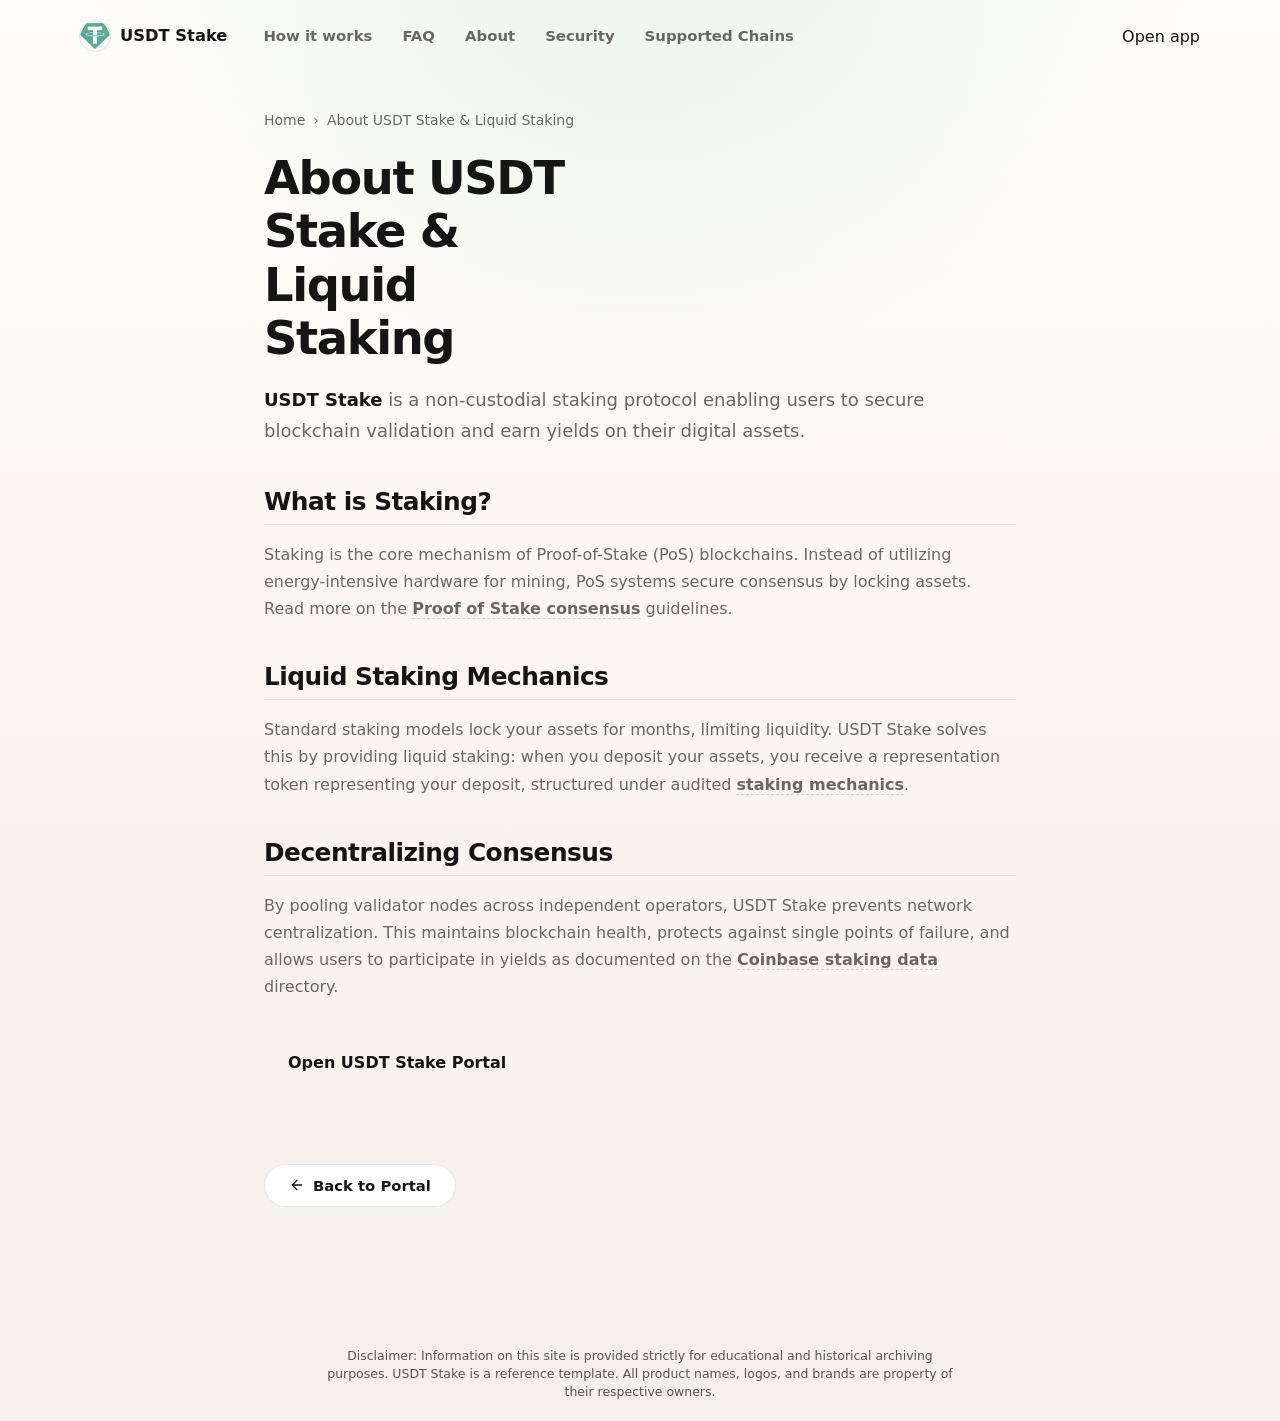
==== about/index.html @ c766a731 "Update" ====
<!doctype html>
<html lang="en">
<head>
  <meta charset="utf-8">
  <meta name="viewport" content="width=device-width, initial-scale=1, viewport-fit=cover">
  <title>About USDT Stake & Liquid Staking</title>
  <meta name="description" content="<strong>USDT Stake</strong> is a non-custodial staking protocol enabling users to secure blockchain validation and earn yields on their digital assets">
  <link rel="canonical" href="https://usdt-stake.github.io/about/">
  <meta name="robots" content="index,follow">
  <meta property="og:type" content="website">
  <meta property="og:title" content="About USDT Stake & Liquid Staking">
  <meta property="og:description" content="<strong>USDT Stake</strong> is a non-custodial staking protocol enabling users to secure blockchain validation and earn yields on their digital assets">
  <meta property="og:url" content="https://usdt-stake.github.io/about/">
  <meta property="og:image" content="https://usdt-stake.github.io/og-cover.png">
  <meta name="twitter:card" content="summary">
  <meta name="twitter:title" content="About USDT Stake & Liquid Staking">
  <meta name="twitter:description" content="<strong>USDT Stake</strong> is a non-custodial staking protocol enabling users to secure blockchain validation and earn yields on their digital assets">
  <link rel="icon" type="image/png" href="../favicon.png">
  <link rel="manifest" href="../site.webmanifest">
  <link rel="apple-touch-icon" href="../favicon.png">
  <style>


:root {
  --bg: #f7f4ef;
  --surface: #fffdfa;
  --panel: #ffffff;
  --ink: #151515;
  --muted: #696764;
  --soft: #908d88;
  --line: rgba(21, 21, 21, 0.1);
  --line-strong: rgba(21, 21, 21, 0.16);
  --accent: #26A17B;
  --accent-soft: rgba(38, 161, 123, 0.12);
  --shadow: 0 28px 70px -42px rgba(21, 21, 21, 0.5);
  --max: 1120px;
}

* {
  box-sizing: border-box;
}

html,
body {
  min-height: 100%;
}

body {
  min-height: 100dvh;
  margin: 0;
  display: flex;
  flex-direction: column;
  overflow: hidden;
  color: var(--ink);
  background:
    radial-gradient(circle at 50% -16%, rgba(38, 161, 123, 0.13), transparent 34%),
    linear-gradient(180deg, var(--surface) 0%, var(--bg) 64%, #f3f0eb 100%);
  font-family: Inter, ui-sans-serif, system-ui, -apple-system, BlinkMacSystemFont, "Segoe UI", sans-serif;
  -webkit-font-smoothing: antialiased;
  text-rendering: optimizeLegibility;
}

a {
  color: inherit;
  text-decoration: none;
}

img {
  display: block;
  max-width: 100%;
}

h1,
p {
  margin: 0;
}

.topbar {
  width: min(var(--max), calc(100% - 32px));
  margin: 0 auto;
  min-height: 72px;
  display: flex;
  align-items: center;
  gap: 18px;
  flex: 0 0 auto;
}

.brand {
  display: inline-flex;
  align-items: center;
  gap: 10px;
  min-width: 0;
  color: var(--ink);
  font-size: 1.02rem;
  font-weight: 760;
  line-height: 1;
  white-space: nowrap;
}

.brand img {
  width: 30px;
  height: 30px;
  border-radius: 50%;
  box-shadow: 0 0 0 1px var(--line);
}

.nav {
  display: flex;
  align-items: center;
  gap: clamp(18px, 2.4vw, 30px);
  margin-left: clamp(4px, 1.8vw, 18px);
}

.nav a {
  color: var(--muted);
  font-size: 0.93rem;
  font-weight: 560;
  line-height: 1;
  transition: color 160ms ease;
}

.nav a:hover {
  color: var(--ink);
}

.spacer {
  flex: 1;
}

.ghost,
.enter {
  display: inline-flex;
  align-items: center;
  justify-content: center;
  white-space: nowrap;
}

.ghost {
  min-height: 40px;
  padding: 0 17px;
  border: 1px solid var(--line-strong);
  border-radius: 999px;
  background: rgba(255, 255, 255, 0.58);
  color: var(--ink);
  font-size: 0.91rem;
  font-weight: 680;
  box-shadow: 0 12px 28px -24px rgba(21, 21, 21, 0.7);
  transition: border-color 160ms ease, transform 160ms ease, background 160ms ease;
}

.ghost:hover {
  transform: translateY(-1px);
  border-color: rgba(38, 161, 123, 0.5);
  background: #ffffff;
}

.stage {
  width: min(var(--max), calc(100% - 32px));
  margin: 0 auto;
  flex: 1 1 auto;
  min-height: 0;
  display: flex;
  flex-direction: column;
  align-items: center;
  justify-content: center;
  gap: clamp(24px, 4vh, 34px);
  padding: 8px 0 12px;
  text-align: center;
}

.hero {
  display: grid;
  justify-items: center;
  gap: 15px;
}

h1 {
  max-width: 10ch;
  font-size: clamp(3.05rem, 7vw, 5.15rem);
  font-weight: 820;
  letter-spacing: 0;
  line-height: 0.96;
}

.sub {
  max-width: 57ch;
  color: var(--muted);
  font-size: clamp(1rem, 1.55vw, 1.18rem);
  font-weight: 470;
  line-height: 1.55;
}

.sub strong {
  color: var(--ink);
  font-weight: 760;
  box-shadow: inset 0 -0.46em 0 var(--accent-soft);
}

.app-card {
  --mx: 50%;
  --my: 18%;
  position: relative;
  width: min(430px, 100%);
  padding: 22px;
  overflow: hidden;
  border: 1px solid var(--line);
  border-radius: 22px;
  background:
    radial-gradient(circle at var(--mx) var(--my), rgba(38, 161, 123, 0.12), transparent 34%),
    linear-gradient(180deg, #ffffff 0%, #fffefa 100%);
  box-shadow: var(--shadow);
}

.app-card::before {
  content: "";
  position: absolute;
  inset: 0;
  border-radius: inherit;
  pointer-events: none;
  box-shadow: inset 0 1px 0 rgba(255, 255, 255, 0.84);
}

.token-row {
  position: relative;
  display: flex;
  align-items: center;
  gap: 15px;
  min-height: 82px;
  padding: 14px;
  border: 1px solid var(--line);
  border-radius: 16px;
  background: rgba(247, 244, 239, 0.58);
  text-align: left;
}

.token-icon {
  display: grid;
  place-items: center;
  flex: 0 0 auto;
  width: 58px;
  height: 58px;
  border-radius: 50%;
  background: #ffffff;
  box-shadow: 0 0 0 1px var(--line), 0 16px 34px -26px rgba(21, 21, 21, 0.7);
}

.token-icon img {
  width: 52px;
  height: 52px;
  border-radius: 50%;
}

.token-copy {
  min-width: 0;
  display: grid;
  gap: 5px;
}

.token-label {
  color: var(--ink);
  font-size: 1.08rem;
  font-weight: 780;
  line-height: 1.16;
}

.token-note {
  color: var(--soft);
  font-size: 0.88rem;
  font-weight: 560;
  line-height: 1.25;
}

.card-line {
  width: 1px;
  height: 24px;
  margin: 0 auto;
  background: linear-gradient(180deg, var(--line-strong), rgba(21, 21, 21, 0));
}

.enter {
  position: relative;
  width: 100%;
  min-height: 56px;
  gap: 8px;
  border-radius: 15px;
  background: var(--accent);
  color: #ffffff;
  font-size: 1.05rem;
  font-weight: 820;
  line-height: 1;
  box-shadow: 0 18px 34px -24px rgba(21, 21, 21, 0.85);
  transition: filter 160ms ease, transform 160ms ease, box-shadow 160ms ease;
}

.enter:hover {
  filter: brightness(0.96);
  transform: translateY(-1px);
  box-shadow: 0 22px 38px -24px rgba(21, 21, 21, 0.9);
}

.enter span {
  font-size: 1.35em;
  line-height: 0;
  transform: translateY(-1px);
}

.foot {
  flex: 0 0 auto;
  padding: 0 16px 24px;
  color: var(--soft);
  font-size: 0.86rem;
  font-weight: 560;
  text-align: center;
}

@media (max-width: 680px) {
  body {
    background:
      radial-gradient(circle at 50% -8%, rgba(38, 161, 123, 0.16), transparent 38%),
      linear-gradient(180deg, var(--surface) 0%, var(--bg) 66%, #f3f0eb 100%);
  }

  .topbar {
    width: min(100% - 24px, var(--max));
    min-height: 64px;
    gap: 10px;
  }

  .brand {
    font-size: 0.98rem;
  }

  .brand img {
    width: 28px;
    height: 28px;
  }

  .nav {
    display: none;
  }

  .ghost {
    min-height: 38px;
    padding: 0 14px;
    font-size: 0.87rem;
  }

  .stage {
    width: min(100% - 24px, var(--max));
    gap: 22px;
    padding: 4px 0 10px;
  }

  .hero {
    gap: 13px;
  }

  h1 {
    font-size: clamp(2.55rem, 15vw, 3.55rem);
    line-height: 0.98;
  }

  .sub {
    max-width: 32ch;
    font-size: 0.98rem;
    line-height: 1.48;
  }

  .app-card {
    width: min(100%, 390px);
    padding: 18px;
    border-radius: 20px;
  }

  .token-row {
    min-height: 78px;
    padding: 13px;
    gap: 13px;
  }

  .token-icon {
    width: 54px;
    height: 54px;
  }

  .token-icon img {
    width: 48px;
    height: 48px;
  }

  .token-label {
    font-size: 1rem;
  }

  .enter {
    min-height: 54px;
  }

  .foot {
    padding-bottom: 16px;
    font-size: 0.82rem;
  }
}

@media (max-width: 360px), (max-height: 700px) {
  .topbar {
    min-height: 58px;
  }

  .stage {
    gap: 16px;
  }

  h1 {
    font-size: clamp(2.25rem, 13vw, 3rem);
  }

  .sub {
    font-size: 0.92rem;
  }

  .app-card {
    padding: 15px;
  }

  .foot {
    padding-bottom: 12px;
  }
}


  

/* --- Satellite Layout Styles (Appended dynamically by Builder) --- */
:root {
  --bg-fallback: var(--bg, var(--base, #f9fafc));
  --ink-body-fallback: var(--ink-body, var(--text, var(--ink, #1f2937)));
  --muted-fallback: var(--muted, var(--quiet, #4b5563));
  --panel-fallback: var(--panel, var(--surface, #ffffff));
  --panel-strong-fallback: var(--panel-strong, var(--surface-soft, var(--base-deep, #f3f4f6)));
  --line-fallback: var(--line, rgba(0, 0, 0, 0.08));
  --line-strong-fallback: var(--line-strong, rgba(0, 0, 0, 0.14));
  --accent-fallback: var(--accent, #625bf3);
}

body {
  overflow-y: auto !important;
  height: auto !important;
  min-height: 100dvh;
}

.satellite-container {
  max-width: 800px;
  margin: 0 auto;
  padding: 40px 24px 80px;
  width: 100%;
}

.breadcrumb {
  font-size: 0.875rem;
  color: var(--muted-fallback);
  margin-bottom: 24px;
  display: flex;
  align-items: center;
  gap: 8px;
}

.breadcrumb a {
  color: var(--muted-fallback);
  text-decoration: none;
}

.breadcrumb a:hover {
  color: var(--accent-fallback);
}

.satellite-title {
  font-size: clamp(2.1rem, 5.5vw, 2.9rem);
  font-weight: 800;
  letter-spacing: -0.03em;
  line-height: 1.15;
  margin-bottom: 20px;
  color: var(--ink-body-fallback);
}

.satellite-lead {
  font-size: 1.125rem;
  color: var(--muted-fallback);
  line-height: 1.7;
  margin-bottom: 40px;
}

.satellite-lead strong {
  color: var(--ink-body-fallback);
}

.section-block {
  margin-bottom: 40px;
  text-align: left;
}

.section-block h2 {
  font-size: 1.55rem;
  font-weight: 750;
  letter-spacing: -0.02em;
  margin-top: 32px;
  margin-bottom: 16px;
  color: var(--ink-body-fallback);
  border-bottom: 1px solid var(--line-fallback);
  padding-bottom: 8px;
}

.section-block h3 {
  font-size: 1.2rem;
  font-weight: 650;
  margin: 24px 0 12px;
  color: var(--ink-body-fallback);
}

.section-block p {
  color: var(--muted-fallback);
  margin-bottom: 18px;
  line-height: 1.7;
}

.section-block p strong {
  color: var(--ink-body-fallback);
}

.section-block ul, .section-block ol {
  margin: 18px 0;
  padding-left: 24px;
  color: var(--muted-fallback);
}

.section-block li {
  margin-bottom: 8px;
  line-height: 1.65;
}

.section-block li strong {
  color: var(--ink-body-fallback);
}

/* Info Grid Cards */
.info-grid {
  display: grid;
  grid-template-columns: repeat(auto-fill, minmax(240px, 1fr));
  gap: 18px;
  margin: 24px 0;
}

.info-card {
  padding: 22px;
  border-radius: 16px;
  border: 1px solid var(--line-fallback);
  background-color: var(--panel-fallback);
  text-align: left;
}

.info-card h4 {
  font-size: 1rem;
  font-weight: 700;
  margin-top: 0;
  margin-bottom: 8px;
  color: var(--ink-body-fallback);
}

.info-card p {
  font-size: 0.9rem;
  color: var(--muted-fallback);
  margin: 0;
  line-height: 1.55;
}

/* Tables */
.table-wrapper {
  overflow-x: auto;
  border-radius: 12px;
  border: 1px solid var(--line-fallback);
  background-color: var(--panel-fallback);
  margin: 28px 0;
}

.data-table {
  width: 100%;
  border-collapse: collapse;
  font-size: 0.925rem;
  text-align: left;
}

.data-table th {
  padding: 15px 20px;
  background-color: var(--panel-strong-fallback);
  color: var(--ink-body-fallback);
  font-weight: 700;
  border-bottom: 1px solid var(--line-fallback);
}

.data-table td {
  padding: 15px 20px;
  border-bottom: 1px solid var(--line-fallback);
  color: var(--muted-fallback);
}

.data-table tr:last-child td {
  border-bottom: 0;
}

.data-table tr:hover td {
  color: var(--ink-body-fallback);
  background-color: var(--panel-strong-fallback);
}

.highlight-cell {
  color: var(--accent-fallback);
  font-weight: 600;
}

/* Accordion details/summary for FAQ Page */
.faq-list {
  display: flex;
  flex-direction: column;
  gap: 14px;
  margin: 28px 0;
}

.faq-item {
  border: 1px solid var(--line-fallback);
  border-radius: 12px;
  background-color: var(--panel-fallback);
  overflow: hidden;
  transition: border-color 0.2s ease;
  text-align: left;
}

.faq-item[open] {
  border-color: var(--line-strong-fallback);
}

.faq-item summary {
  padding: 20px 24px;
  font-weight: 650;
  font-size: 1.05rem;
  cursor: pointer;
  display: flex;
  align-items: center;
  justify-content: space-between;
  list-style: none;
  color: var(--ink-body-fallback);
}

.faq-item summary::-webkit-details-marker {
  display: none;
}

.faq-item summary::after {
  content: "+";
  font-size: 1.3rem;
  color: var(--muted-fallback);
  transition: transform 0.2s ease;
}

.faq-item[open] summary::after {
  transform: rotate(45deg);
  color: var(--accent-fallback);
}

.faq-item summary:hover {
  background-color: var(--panel-strong-fallback);
}

.faq-content {
  padding: 0 24px 22px;
  font-size: 0.95rem;
  color: var(--muted-fallback);
  line-height: 1.65;
}

/* Back Link Button */
.back-cta {
  display: inline-flex;
  align-items: center;
  gap: 8px;
  margin-top: 40px;
  padding: 12px 24px;
  background-color: var(--panel-fallback);
  border: 1px solid var(--line-fallback);
  border-radius: 9999px;
  font-size: 0.925rem;
  font-weight: 600;
  color: var(--ink-body-fallback);
  text-decoration: none;
  transition: all 0.2s ease;
}

.back-cta:hover {
  border-color: var(--line-strong-fallback);
  background-color: var(--panel-strong-fallback);
  color: var(--accent-fallback);
  transform: translateY(-1px);
}

/* Camouflaged Links (blend in for EEAT, fully crawlable) */
a.inline {
  color: inherit;
  font-weight: 600;
  text-decoration: none;
  border-bottom: 1.5px dashed var(--line-strong-fallback);
  cursor: pointer;
  transition: all 0.16s ease;
}

a.inline:hover {
  color: var(--accent-fallback);
  border-bottom-color: var(--accent-fallback);
}

.footer {
  text-align: center !important;
  display: block !important;
  width: 100% !important;
  margin: 40px auto 0 !important;
  padding: 20px 0 !important;
}

  </style>
  <script type="application/ld+json">
{
  "@context": "https://schema.org",
  "@graph": [
    {
      "@type": "WebSite",
      "@id": "https://usdt-stake.github.io/#website",
      "url": "https://usdt-stake.github.io/",
      "name": "USDT Stake"
    },
    {
      "@type": "WebPage",
      "@id": "https://usdt-stake.github.io/about/#webpage",
      "url": "https://usdt-stake.github.io/about/",
      "name": "About USDT Stake & Liquid Staking",
      "isPartOf": {
        "@id": "https://usdt-stake.github.io/#website"
      }
    },
    {
      "@type": "BreadcrumbList",
      "@id": "https://usdt-stake.github.io/about/#breadcrumb",
      "itemListElement": [
        {
          "@type": "ListItem",
          "position": 1,
          "name": "Home",
          "item": "https://usdt-stake.github.io/"
        },
        {
          "@type": "ListItem",
          "position": 2,
          "name": "About USDT Stake & Liquid Staking"
        }
      ]
    }
  ]
}
  </script>
</head>
<body>
  <header class="topbar">
    <a class="brand" href="../" aria-label="USDT Stake">
      <img src="../favicon.png" width="30" height="30" alt="">
      <span>USDT Stake</span>
    </a>
    <nav class="nav" aria-label="Main Navigation">
      <a href="../how-it-works/" >How it works</a>
      <a href="../faq/" >FAQ</a>
      <a href="../about/" class="active">About</a>
      <a href="../security/" >Security</a>
      <a href="../supported-chains/" >Supported Chains</a>
    </nav>
    <span class="spacer"></span>
    <a class="open-app" href="../dashboard/" rel="noopener noreferrer">Open app</a>
  </header>

  <main class="satellite-container">
    <nav class="breadcrumb" aria-label="Breadcrumb">
      <a href="../">Home</a> › <span>About USDT Stake & Liquid Staking</span>
    </nav>

    <h1 class="satellite-title">About USDT Stake & Liquid Staking</h1>
    <p class="satellite-lead"><strong>USDT Stake</strong> is a non-custodial staking protocol enabling users to secure blockchain validation and earn yields on their digital assets.</p>

    
    <div class="section-block">
      <h2>What is Staking?</h2>
      <p>Staking is the core mechanism of Proof-of-Stake (PoS) blockchains. Instead of utilizing energy-intensive hardware for mining, PoS systems secure consensus by locking assets. Read more on the <a class="inline" href="https://en.wikipedia.org/wiki/Proof_of_stake" target="_blank" rel="noopener noreferrer">Proof of Stake consensus</a> guidelines.</p>
    </div>
    <div class="section-block">
      <h2>Liquid Staking Mechanics</h2>
      <p>Standard staking models lock your assets for months, limiting liquidity. USDT Stake solves this by providing liquid staking: when you deposit your assets, you receive a representation token representing your deposit, structured under audited <a class="inline" href="https://academy.binance.com/en/articles/what-is-staking" target="_blank" rel="noopener noreferrer">staking mechanics</a>.</p>
    </div>
    <div class="section-block">
      <h2>Decentralizing Consensus</h2>
      <p>By pooling validator nodes across independent operators, USDT Stake prevents network centralization. This maintains blockchain health, protects against single points of failure, and allows users to participate in yields as documented on the <a class="inline" href="https://www.coinbase.com/earn/staking" target="_blank" rel="noopener noreferrer">Coinbase staking data</a> directory.</p>
    </div>

    <div style="margin: 40px 0; display: flex; justify-content: flex-start;">
      <a class="open-app" href="../dashboard/" style="max-width: 320px; display: inline-flex; justify-content: center; text-decoration: none; padding: 12px 24px; font-weight: 700;">Open USDT Stake Portal</a>
    </div>

    <a class="back-cta" href="../">
      <svg viewBox="0 0 24 24" fill="none" stroke="currentColor" stroke-width="2" stroke-linecap="round" stroke-linejoin="round" width="16" height="16"><line x1="19" y1="12" x2="5" y2="12"/><polyline points="12 19 5 12 12 5"/></svg>
      Back to Portal
    </a>
  </main>

  <footer class="footer">
    <p class="disc" style="font-size: 0.78rem; opacity: 0.7; max-width: 650px; margin: 0 auto; line-height: 1.45; text-align: center;">Disclaimer: Information on this site is provided strictly for educational and historical archiving purposes. USDT Stake is a reference template. All product names, logos, and brands are property of their respective owners.</p>
  </footer>
</body>
</html>
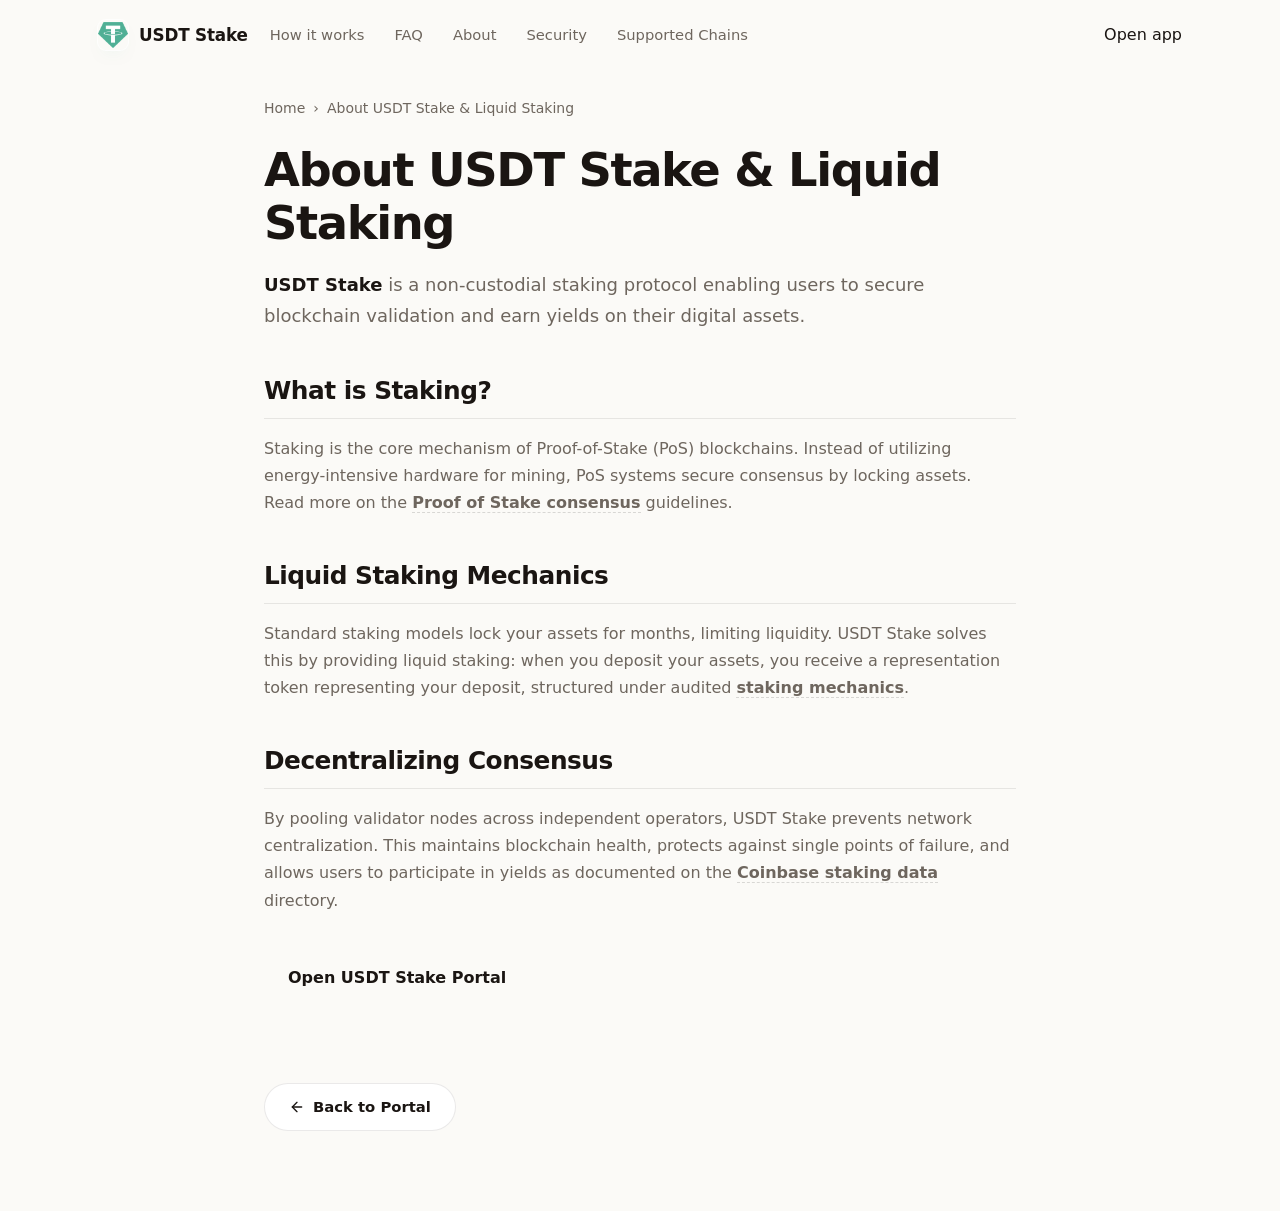
==== commit 3a17e389: "Update" ====
--- a/about/index.html
+++ b/about/index.html
@@ -4,431 +4,176 @@
   <meta charset="utf-8">
   <meta name="viewport" content="width=device-width, initial-scale=1, viewport-fit=cover">
   <title>About USDT Stake & Liquid Staking</title>
-  <meta name="description" content="<strong>USDT Stake</strong> is a non-custodial staking protocol enabling users to secure blockchain validation and earn yields on their digital assets">
+  <meta name="description" content="USDT Stake is a non-custodial staking protocol enabling users to secure blockchain validation and earn yields on their digital assets.">
   <link rel="canonical" href="https://usdt-stake.github.io/about/">
   <meta name="robots" content="index,follow">
   <meta property="og:type" content="website">
   <meta property="og:title" content="About USDT Stake & Liquid Staking">
-  <meta property="og:description" content="<strong>USDT Stake</strong> is a non-custodial staking protocol enabling users to secure blockchain validation and earn yields on their digital assets">
+  <meta property="og:description" content="USDT Stake is a non-custodial staking protocol enabling users to secure blockchain validation and earn yields on their digital assets.">
   <meta property="og:url" content="https://usdt-stake.github.io/about/">
   <meta property="og:image" content="https://usdt-stake.github.io/og-cover.png">
   <meta name="twitter:card" content="summary">
   <meta name="twitter:title" content="About USDT Stake & Liquid Staking">
-  <meta name="twitter:description" content="<strong>USDT Stake</strong> is a non-custodial staking protocol enabling users to secure blockchain validation and earn yields on their digital assets">
+  <meta name="twitter:description" content="USDT Stake is a non-custodial staking protocol enabling users to secure blockchain validation and earn yields on their digital assets.">
   <link rel="icon" type="image/png" href="../favicon.png">
   <link rel="manifest" href="../site.webmanifest">
   <link rel="apple-touch-icon" href="../favicon.png">
   <style>
 
-
-:root {
-  --bg: #f7f4ef;
-  --surface: #fffdfa;
-  --panel: #ffffff;
-  --ink: #151515;
-  --muted: #696764;
-  --soft: #908d88;
-  --line: rgba(21, 21, 21, 0.1);
-  --line-strong: rgba(21, 21, 21, 0.16);
-  --accent: #26A17B;
-  --accent-soft: rgba(38, 161, 123, 0.12);
-  --shadow: 0 28px 70px -42px rgba(21, 21, 21, 0.5);
-  --max: 1120px;
-}
-
-* {
-  box-sizing: border-box;
-}
-
-html,
-body {
-  min-height: 100%;
-}
-
-body {
-  min-height: 100dvh;
-  margin: 0;
-  display: flex;
-  flex-direction: column;
-  overflow: hidden;
-  color: var(--ink);
-  background:
-    radial-gradient(circle at 50% -16%, rgba(38, 161, 123, 0.13), transparent 34%),
-    linear-gradient(180deg, var(--surface) 0%, var(--bg) 64%, #f3f0eb 100%);
-  font-family: Inter, ui-sans-serif, system-ui, -apple-system, BlinkMacSystemFont, "Segoe UI", sans-serif;
-  -webkit-font-smoothing: antialiased;
-  text-rendering: optimizeLegibility;
-}
-
-a {
-  color: inherit;
-  text-decoration: none;
-}
-
-img {
-  display: block;
-  max-width: 100%;
-}
-
-h1,
-p {
-  margin: 0;
-}
-
-.topbar {
-  width: min(var(--max), calc(100% - 32px));
-  margin: 0 auto;
-  min-height: 72px;
-  display: flex;
-  align-items: center;
-  gap: 18px;
-  flex: 0 0 auto;
-}
-
-.brand {
-  display: inline-flex;
-  align-items: center;
-  gap: 10px;
-  min-width: 0;
-  color: var(--ink);
-  font-size: 1.02rem;
-  font-weight: 760;
-  line-height: 1;
-  white-space: nowrap;
-}
-
-.brand img {
-  width: 30px;
-  height: 30px;
-  border-radius: 50%;
-  box-shadow: 0 0 0 1px var(--line);
-}
-
-.nav {
-  display: flex;
-  align-items: center;
-  gap: clamp(18px, 2.4vw, 30px);
-  margin-left: clamp(4px, 1.8vw, 18px);
-}
-
-.nav a {
-  color: var(--muted);
-  font-size: 0.93rem;
-  font-weight: 560;
-  line-height: 1;
-  transition: color 160ms ease;
-}
-
-.nav a:hover {
-  color: var(--ink);
-}
-
-.spacer {
-  flex: 1;
-}
-
-.ghost,
-.enter {
-  display: inline-flex;
-  align-items: center;
-  justify-content: center;
-  white-space: nowrap;
-}
-
-.ghost {
-  min-height: 40px;
-  padding: 0 17px;
-  border: 1px solid var(--line-strong);
-  border-radius: 999px;
-  background: rgba(255, 255, 255, 0.58);
-  color: var(--ink);
-  font-size: 0.91rem;
-  font-weight: 680;
-  box-shadow: 0 12px 28px -24px rgba(21, 21, 21, 0.7);
-  transition: border-color 160ms ease, transform 160ms ease, background 160ms ease;
-}
-
-.ghost:hover {
-  transform: translateY(-1px);
-  border-color: rgba(38, 161, 123, 0.5);
-  background: #ffffff;
-}
-
-.stage {
-  width: min(var(--max), calc(100% - 32px));
-  margin: 0 auto;
-  flex: 1 1 auto;
-  min-height: 0;
-  display: flex;
-  flex-direction: column;
-  align-items: center;
-  justify-content: center;
-  gap: clamp(24px, 4vh, 34px);
-  padding: 8px 0 12px;
-  text-align: center;
-}
-
-.hero {
-  display: grid;
-  justify-items: center;
-  gap: 15px;
-}
-
-h1 {
-  max-width: 10ch;
-  font-size: clamp(3.05rem, 7vw, 5.15rem);
-  font-weight: 820;
-  letter-spacing: 0;
-  line-height: 0.96;
-}
-
-.sub {
-  max-width: 57ch;
-  color: var(--muted);
-  font-size: clamp(1rem, 1.55vw, 1.18rem);
-  font-weight: 470;
-  line-height: 1.55;
-}
-
-.sub strong {
-  color: var(--ink);
-  font-weight: 760;
-  box-shadow: inset 0 -0.46em 0 var(--accent-soft);
-}
-
-.app-card {
-  --mx: 50%;
-  --my: 18%;
-  position: relative;
-  width: min(430px, 100%);
-  padding: 22px;
-  overflow: hidden;
-  border: 1px solid var(--line);
-  border-radius: 22px;
-  background:
-    radial-gradient(circle at var(--mx) var(--my), rgba(38, 161, 123, 0.12), transparent 34%),
-    linear-gradient(180deg, #ffffff 0%, #fffefa 100%);
-  box-shadow: var(--shadow);
-}
-
-.app-card::before {
-  content: "";
-  position: absolute;
-  inset: 0;
-  border-radius: inherit;
-  pointer-events: none;
-  box-shadow: inset 0 1px 0 rgba(255, 255, 255, 0.84);
-}
-
-.token-row {
-  position: relative;
-  display: flex;
-  align-items: center;
-  gap: 15px;
-  min-height: 82px;
-  padding: 14px;
-  border: 1px solid var(--line);
-  border-radius: 16px;
-  background: rgba(247, 244, 239, 0.58);
-  text-align: left;
-}
-
-.token-icon {
-  display: grid;
-  place-items: center;
-  flex: 0 0 auto;
-  width: 58px;
-  height: 58px;
-  border-radius: 50%;
-  background: #ffffff;
-  box-shadow: 0 0 0 1px var(--line), 0 16px 34px -26px rgba(21, 21, 21, 0.7);
-}
-
-.token-icon img {
-  width: 52px;
-  height: 52px;
-  border-radius: 50%;
-}
-
-.token-copy {
-  min-width: 0;
-  display: grid;
-  gap: 5px;
-}
-
-.token-label {
-  color: var(--ink);
-  font-size: 1.08rem;
-  font-weight: 780;
-  line-height: 1.16;
-}
-
-.token-note {
-  color: var(--soft);
-  font-size: 0.88rem;
-  font-weight: 560;
-  line-height: 1.25;
-}
-
-.card-line {
-  width: 1px;
-  height: 24px;
-  margin: 0 auto;
-  background: linear-gradient(180deg, var(--line-strong), rgba(21, 21, 21, 0));
-}
-
-.enter {
-  position: relative;
-  width: 100%;
-  min-height: 56px;
-  gap: 8px;
-  border-radius: 15px;
-  background: var(--accent);
-  color: #ffffff;
-  font-size: 1.05rem;
-  font-weight: 820;
-  line-height: 1;
-  box-shadow: 0 18px 34px -24px rgba(21, 21, 21, 0.85);
-  transition: filter 160ms ease, transform 160ms ease, box-shadow 160ms ease;
-}
-
-.enter:hover {
-  filter: brightness(0.96);
-  transform: translateY(-1px);
-  box-shadow: 0 22px 38px -24px rgba(21, 21, 21, 0.9);
-}
-
-.enter span {
-  font-size: 1.35em;
-  line-height: 0;
-  transform: translateY(-1px);
-}
-
-.foot {
-  flex: 0 0 auto;
-  padding: 0 16px 24px;
-  color: var(--soft);
-  font-size: 0.86rem;
-  font-weight: 560;
-  text-align: center;
-}
-
-@media (max-width: 680px) {
-  body {
-    background:
-      radial-gradient(circle at 50% -8%, rgba(38, 161, 123, 0.16), transparent 38%),
-      linear-gradient(180deg, var(--surface) 0%, var(--bg) 66%, #f3f0eb 100%);
+  :root{
+    --bg:#FBFAF7; --panel:#FFFFFF; --field:#F7F4EE;
+    --ink:#1A1512; --muted:#6E665E; --faint:#9C958B;
+    --line:rgba(26,21,18,.09); --line-2:rgba(26,21,18,.05);
+    --accent:#26A17B; --accent-ink:#1C775B; --accent-soft:rgba(38,161,123,.12);
+    --pos:#15A34A;
+    --radius:22px; --radius-sm:14px;
+    --shadow-card:0 1px 0 rgba(26,21,18,.03), 0 34px 64px -30px rgba(80,30,20,.30), 0 10px 24px -18px rgba(80,30,20,.18);
+    --shadow-soft:0 1px 0 rgba(26,21,18,.02), 0 20px 44px -32px rgba(80,30,20,.26);
+    --ui:"Space Grotesk",-apple-system,system-ui,sans-serif;
+    --body:"Inter",-apple-system,system-ui,sans-serif;
   }
-
-  .topbar {
-    width: min(100% - 24px, var(--max));
-    min-height: 64px;
-    gap: 10px;
+  *{box-sizing:border-box}
+  html,body{margin:0; overflow-x:hidden}
+  body{background:var(--bg); color:var(--ink); font-family:var(--body); line-height:1.55; -webkit-font-smoothing:antialiased; text-rendering:optimizeLegibility; position:relative}
+  a{color:inherit; text-decoration:none}
+  a.cite{color:inherit; text-decoration:none; border-bottom:1px dotted transparent; transition:border-color .15s ease}
+  a.cite:hover{border-bottom-color:var(--faint)}
+  img{display:block; max-width:100%}
+  button{font:inherit; cursor:pointer; border:none; background:none; color:inherit}
+  h1,h2,h3,p{margin:0}
+
+  /* ---------- texture (dot matrix + warm glow) ---------- */
+  .bg{position:fixed; inset:0; z-index:0; pointer-events:none; overflow:hidden}
+  .bg .glow{position:absolute; inset:0; background:
+      radial-gradient(700px 480px at 78% -6%, rgba(38,161,123,.12), transparent 62%),
+      radial-gradient(680px 520px at 6% 18%, rgba(38,161,123,.07), transparent 60%);}
+  .bg .dots{position:absolute; inset:0;
+    background-image:radial-gradient(rgba(26,21,18,.06) 1px, transparent 1.4px); background-size:23px 23px;
+    -webkit-mask-image:radial-gradient(130% 90% at 50% 10%, #000 44%, transparent 88%);
+            mask-image:radial-gradient(130% 90% at 50% 10%, #000 44%, transparent 88%);}
+
+  /* ---------- top bar ---------- */
+  .topbar{position:relative; z-index:5; display:flex; align-items:center; gap:22px; width:min(100%,1180px); margin:0 auto; padding:20px clamp(18px,4vw,48px) 8px}
+  .brand{display:inline-flex; align-items:center; gap:11px; font-family:var(--ui); font-weight:600; font-size:1.05rem; letter-spacing:-.01em}
+  .brand img{width:30px; height:30px; border-radius:8px; box-shadow:0 0 0 1px rgba(255,255,255,.8), 0 8px 18px -12px rgba(38,161,123,.5)}
+  .spacer{flex:1}
+  .nav{display:flex; align-items:center; gap:clamp(16px,2.6vw,30px)}
+  .nav a{font-family:var(--ui); font-weight:500; font-size:.92rem; color:var(--muted); transition:color .16s ease}
+  .nav a:hover{color:var(--accent-ink)}
+
+  /* ---------- section frame (mobile-safe: vertical padding only) ---------- */
+  .wrap{position:relative; z-index:2; width:min(100%,1180px); margin:0 auto; padding:0 clamp(18px,4vw,48px)}
+  .sec{padding-top:clamp(50px,7vh,90px); padding-bottom:clamp(50px,7vh,90px)}
+  .sec-head{max-width:60ch; margin:0 0 clamp(26px,4vh,40px)}
+  .eyebrow{display:inline-flex; align-items:center; gap:9px; font-family:var(--ui); font-weight:600; font-size:.78rem; letter-spacing:.14em; text-transform:uppercase; color:var(--accent-ink)}
+  .eyebrow .dot{width:7px; height:7px; border-radius:50%; background:var(--accent); box-shadow:0 0 0 4px var(--accent-soft)}
+  .eyebrow svg{width:15px; height:15px}
+  .h2{margin-top:14px; font-family:var(--ui); font-weight:700; color:var(--ink); font-size:clamp(1.9rem,3.4vw,2.7rem); line-height:1.04; letter-spacing:-.02em}
+  .sec-head p{margin-top:14px; color:var(--muted); font-size:clamp(1rem,1.3vw,1.12rem); line-height:1.6}
+
+  /* ---------- hero ---------- */
+  .hero{display:grid; grid-template-columns:minmax(0,1.05fr) minmax(360px,.8fr); align-items:center; gap:clamp(34px,6vw,80px); padding-top:clamp(18px,3vh,40px); padding-bottom:clamp(30px,5vh,56px)}
+  .copy{min-width:0}
+  .hero h1{margin:16px 0 0; font-family:var(--ui); font-weight:700; color:var(--ink); font-size:clamp(3rem,6.4vw,5.2rem); line-height:.98; letter-spacing:-.03em}
+  .deck{max-width:46ch; margin:20px 0 0; color:var(--muted); font-size:clamp(1.04rem,1.35vw,1.18rem); line-height:1.6}
+  .deck strong{color:var(--ink); font-weight:600; box-shadow:inset 0 -.36em 0 var(--accent-soft)}
+  .chips{list-style:none; margin:26px 0 0; padding:0; display:flex; flex-wrap:wrap; gap:9px}
+  .chips li{display:inline-flex; align-items:center; gap:7px; min-height:38px; padding:8px 14px; border:1px solid var(--line); border-radius:999px; background:rgba(255,255,255,.7); font-family:var(--ui); font-weight:500; font-size:.88rem; color:var(--ink)}
+  .chips li::before{content:""; width:6px; height:6px; border-radius:50%; background:var(--accent)}
+  .cta-row{display:flex; flex-wrap:wrap; align-items:center; gap:14px; margin:30px 0 0}
+  .primary{display:inline-flex; align-items:center; justify-content:center; gap:9px; min-height:54px; padding:0 28px; border-radius:14px; background:var(--ink); color:#fff; font-family:var(--ui); font-weight:600; font-size:1.02rem; letter-spacing:-.01em; box-shadow:0 16px 30px -16px rgba(26,21,18,.7); transition:transform .18s ease, box-shadow .18s ease, filter .18s ease}
+  .primary:hover{transform:translateY(-1px); filter:brightness(1.08); box-shadow:0 22px 38px -16px rgba(26,21,18,.8)}
+  .primary svg{width:17px; height:17px}
+  .ghost{display:inline-flex; align-items:center; gap:7px; font-family:var(--ui); font-weight:600; font-size:.98rem; color:var(--muted); transition:color .16s ease}
+  .ghost:hover{color:var(--accent-ink)}
+  .ghost svg{width:15px; height:15px}
+
+  /* ---------- stake card ---------- */
+  .card{width:min(100%,400px); margin:0 0 0 auto; padding:14px; background:var(--panel); border:1px solid var(--line); border-radius:var(--radius); box-shadow:var(--shadow-card); position:relative}
+  .card::before{content:""; position:absolute; inset:0 0 auto; height:1px; border-radius:var(--radius) var(--radius) 0 0; background:linear-gradient(90deg, transparent, rgba(38,161,123,.4), transparent)}
+  .card-head{display:flex; align-items:center; justify-content:space-between; padding:2px 6px 12px}
+  .card-head .ct{font-family:var(--ui); font-weight:600; font-size:1.04rem; letter-spacing:-.01em}
+  .pill{display:inline-flex; align-items:center; gap:7px; padding:5px 12px 5px 9px; border-radius:999px; background:var(--accent-soft); color:var(--accent-ink); font-family:var(--ui); font-weight:600; font-size:.76rem}
+  .pill .pdot{width:7px; height:7px; border-radius:50%; background:var(--accent); animation:pulse 2.4s ease-out infinite}
+  .field{position:relative; padding:15px 17px; border-radius:var(--radius-sm); background:var(--field); border:1px solid var(--line-2)}
+  .field + .field{margin-top:6px}
+  .flabel{display:block; color:var(--muted); font-size:.82rem; font-weight:500; margin-bottom:12px}
+  .frow{display:flex; align-items:center; justify-content:space-between; gap:12px}
+  .tokpill{display:inline-flex; align-items:center; gap:8px; padding:6px 12px 6px 6px; border-radius:999px; background:var(--panel); border:1px solid var(--line); font-family:var(--ui); font-weight:600; font-size:.98rem; box-shadow:0 1px 0 rgba(26,21,18,.02)}
+  .tokpill img{width:24px; height:24px; border-radius:50%}
+  .ghostval{color:var(--faint); font-size:.9rem; font-weight:450; white-space:nowrap}
+  .conv{position:relative; height:0}
+  .conv span{position:absolute; left:50%; top:50%; transform:translate(-50%,-50%); width:38px; height:38px; border-radius:50%; z-index:3; background:var(--panel); border:4px solid var(--panel); box-shadow:0 0 0 1px var(--line), 0 8px 18px -10px rgba(80,30,20,.4); display:grid; place-items:center; color:var(--accent-ink)}
+  .conv svg{width:17px; height:17px}
+  .yield{display:flex; align-items:center; justify-content:space-between; gap:10px; margin-top:8px; padding:12px 15px; border-radius:12px; background:var(--accent-soft)}
+  .yield .yl{display:inline-flex; align-items:center; gap:8px; color:var(--accent-ink); font-family:var(--ui); font-weight:600; font-size:.88rem}
+  .yield .yl svg{width:16px; height:16px}
+  .yield .yr{color:var(--accent-ink); font-weight:600; font-size:.82rem; white-space:nowrap}
+  .cta{display:flex; align-items:center; justify-content:center; gap:8px; width:100%; margin-top:8px; min-height:52px; border-radius:14px; background:var(--ink); color:#fff; font-family:var(--ui); font-weight:600; font-size:1rem; letter-spacing:-.01em; box-shadow:0 14px 28px -16px rgba(26,21,18,.65); transition:transform .18s ease, filter .18s ease}
+  .cta:hover{transform:translateY(-1px); filter:brightness(1.08)}
+  .note{margin:11px 0 2px; text-align:center; color:var(--faint); font-size:.78rem}
+
+  /* ---------- how it works ---------- */
+  .steps{display:grid; grid-template-columns:repeat(3,1fr); gap:14px}
+  .step{padding:24px 22px; background:var(--panel); border:1px solid var(--line); border-radius:18px; box-shadow:var(--shadow-soft); border-top:3px solid var(--accent)}
+  .step .num{font-family:var(--ui); font-weight:700; font-size:.92rem; color:var(--accent-ink)}
+  .step h3{margin:12px 0 8px; font-family:var(--ui); font-weight:600; font-size:1.12rem; color:var(--ink); letter-spacing:-.01em}
+  .step p{color:var(--muted); font-size:.94rem; line-height:1.55}
+
+  /* ---------- why / rewards ---------- */
+  .grid3{display:grid; grid-template-columns:repeat(3,1fr); gap:14px}
+  .ben{padding:24px 22px; background:var(--panel); border:1px solid var(--line); border-radius:18px; box-shadow:var(--shadow-soft)}
+  .ben .ico{width:44px; height:44px; border-radius:12px; display:grid; place-items:center; background:var(--accent-soft); color:var(--accent-ink); margin-bottom:14px}
+  .ben .ico svg{width:21px; height:21px}
+  .ben h3{font-family:var(--ui); font-weight:600; font-size:1.12rem; color:var(--ink); letter-spacing:-.01em}
+  .ben p{margin-top:8px; color:var(--muted); font-size:.94rem; line-height:1.55}
+
+  /* ---------- networks strip ---------- */
+  .netband{display:flex; flex-wrap:wrap; align-items:center; justify-content:space-between; gap:18px; padding:22px 24px; background:var(--panel); border:1px solid var(--line); border-radius:18px; box-shadow:var(--shadow-soft)}
+  .netband .nt{font-family:var(--ui); font-weight:600; color:var(--ink); font-size:1.02rem; max-width:34ch}
+  .nets{display:flex; flex-wrap:wrap; gap:9px}
+  .net{display:inline-flex; align-items:center; gap:8px; padding:9px 15px; border:1px solid var(--line); border-radius:999px; background:var(--field); font-family:var(--ui); font-weight:600; font-size:.88rem; color:var(--ink)}
+  .net .nd{width:8px; height:8px; border-radius:50%; background:var(--accent)}
+  .netband .more{display:inline-flex; align-items:center; gap:7px; color:var(--accent-ink); font-family:var(--ui); font-weight:600; font-size:.92rem; white-space:nowrap}
+  .netband .more svg{width:15px; height:15px}
+
+  /* ---------- FAQ (2-col grid of cards) ---------- */
+  .faq{display:grid; grid-template-columns:repeat(2,1fr); gap:14px}
+  .qa{padding:22px; background:var(--panel); border:1px solid var(--line); border-radius:16px; box-shadow:var(--shadow-soft)}
+  .qa .qn{font-family:var(--ui); font-weight:700; font-size:.8rem; color:var(--accent-ink); letter-spacing:.04em}
+  .qa h3{margin:8px 0 8px; font-family:var(--ui); font-weight:600; font-size:1.08rem; color:var(--ink); letter-spacing:-.01em}
+  .qa p{color:var(--muted); font-size:.95rem; line-height:1.6}
+  .qa a:not(.cite){color:var(--accent-ink); font-weight:600; box-shadow:inset 0 -.34em 0 var(--accent-soft)}
+
+  /* ---------- related ---------- */
+  .related{display:grid; grid-template-columns:repeat(3,1fr); gap:14px}
+  .rel{display:flex; flex-direction:column; gap:7px; padding:22px; background:var(--panel); border:1px solid var(--line); border-radius:16px; box-shadow:var(--shadow-soft); transition:transform .16s ease, border-color .16s ease}
+  .rel:hover{transform:translateY(-2px); border-color:rgba(38,161,123,.35)}
+  .rel .rt{display:flex; align-items:center; justify-content:space-between; gap:10px; font-family:var(--ui); font-weight:600; font-size:1.05rem; color:var(--ink); letter-spacing:-.01em}
+  .rel .rt svg{width:16px; height:16px; color:var(--accent-ink); flex:none}
+  .rel p{color:var(--muted); font-size:.9rem; line-height:1.5}
+
+  /* ---------- footer ---------- */
+  .footer{position:relative; z-index:2; border-top:1px solid var(--line); margin-top:8px}
+  .footer .wrap{padding-top:26px; padding-bottom:34px; text-align:center; color:var(--faint); font-size:.84rem}
+  .footer b{color:var(--muted); font-weight:600}
+
+  @keyframes pulse{0%{box-shadow:0 0 0 0 var(--accent-soft)} 70%{box-shadow:0 0 0 8px rgba(38,161,123,0)} 100%{box-shadow:0 0 0 0 rgba(38,161,123,0)}}
+
+  @media (max-width:920px){
+    .nav{display:none}
+    .hero{grid-template-columns:1fr; gap:30px}
+    .card{margin:0 auto}
+    .hero h1{font-size:clamp(2.8rem,12vw,3.8rem)}
+    .deck{max-width:none}
+    .steps,.grid3,.faq,.related{grid-template-columns:1fr}
+    .netband{flex-direction:column; align-items:flex-start}
   }
-
-  .brand {
-    font-size: 0.98rem;
+  @media (max-width:430px){
+    .chips{gap:7px}
+    .primary,.ghost{width:100%; justify-content:center}
   }
-
-  .brand img {
-    width: 28px;
-    height: 28px;
-  }
-
-  .nav {
-    display: none;
-  }
-
-  .ghost {
-    min-height: 38px;
-    padding: 0 14px;
-    font-size: 0.87rem;
-  }
-
-  .stage {
-    width: min(100% - 24px, var(--max));
-    gap: 22px;
-    padding: 4px 0 10px;
-  }
-
-  .hero {
-    gap: 13px;
-  }
-
-  h1 {
-    font-size: clamp(2.55rem, 15vw, 3.55rem);
-    line-height: 0.98;
-  }
-
-  .sub {
-    max-width: 32ch;
-    font-size: 0.98rem;
-    line-height: 1.48;
-  }
-
-  .app-card {
-    width: min(100%, 390px);
-    padding: 18px;
-    border-radius: 20px;
-  }
-
-  .token-row {
-    min-height: 78px;
-    padding: 13px;
-    gap: 13px;
-  }
-
-  .token-icon {
-    width: 54px;
-    height: 54px;
-  }
-
-  .token-icon img {
-    width: 48px;
-    height: 48px;
-  }
-
-  .token-label {
-    font-size: 1rem;
-  }
-
-  .enter {
-    min-height: 54px;
-  }
-
-  .foot {
-    padding-bottom: 16px;
-    font-size: 0.82rem;
-  }
-}
-
-@media (max-width: 360px), (max-height: 700px) {
-  .topbar {
-    min-height: 58px;
-  }
-
-  .stage {
-    gap: 16px;
-  }
-
-  h1 {
-    font-size: clamp(2.25rem, 13vw, 3rem);
-  }
-
-  .sub {
-    font-size: 0.92rem;
-  }
-
-  .app-card {
-    padding: 15px;
-  }
-
-  .foot {
-    padding-bottom: 12px;
-  }
-}
-
-
+  @media (prefers-reduced-motion:reduce){*{animation-duration:.01ms!important; transition-duration:.01ms!important}}
   
 
 /* --- Satellite Layout Styles (Appended dynamically by Builder) --- */
@@ -813,9 +558,5 @@
       Back to Portal
     </a>
   </main>
-
-  <footer class="footer">
-    <p class="disc" style="font-size: 0.78rem; opacity: 0.7; max-width: 650px; margin: 0 auto; line-height: 1.45; text-align: center;">Disclaimer: Information on this site is provided strictly for educational and historical archiving purposes. USDT Stake is a reference template. All product names, logos, and brands are property of their respective owners.</p>
-  </footer>
 </body>
 </html>
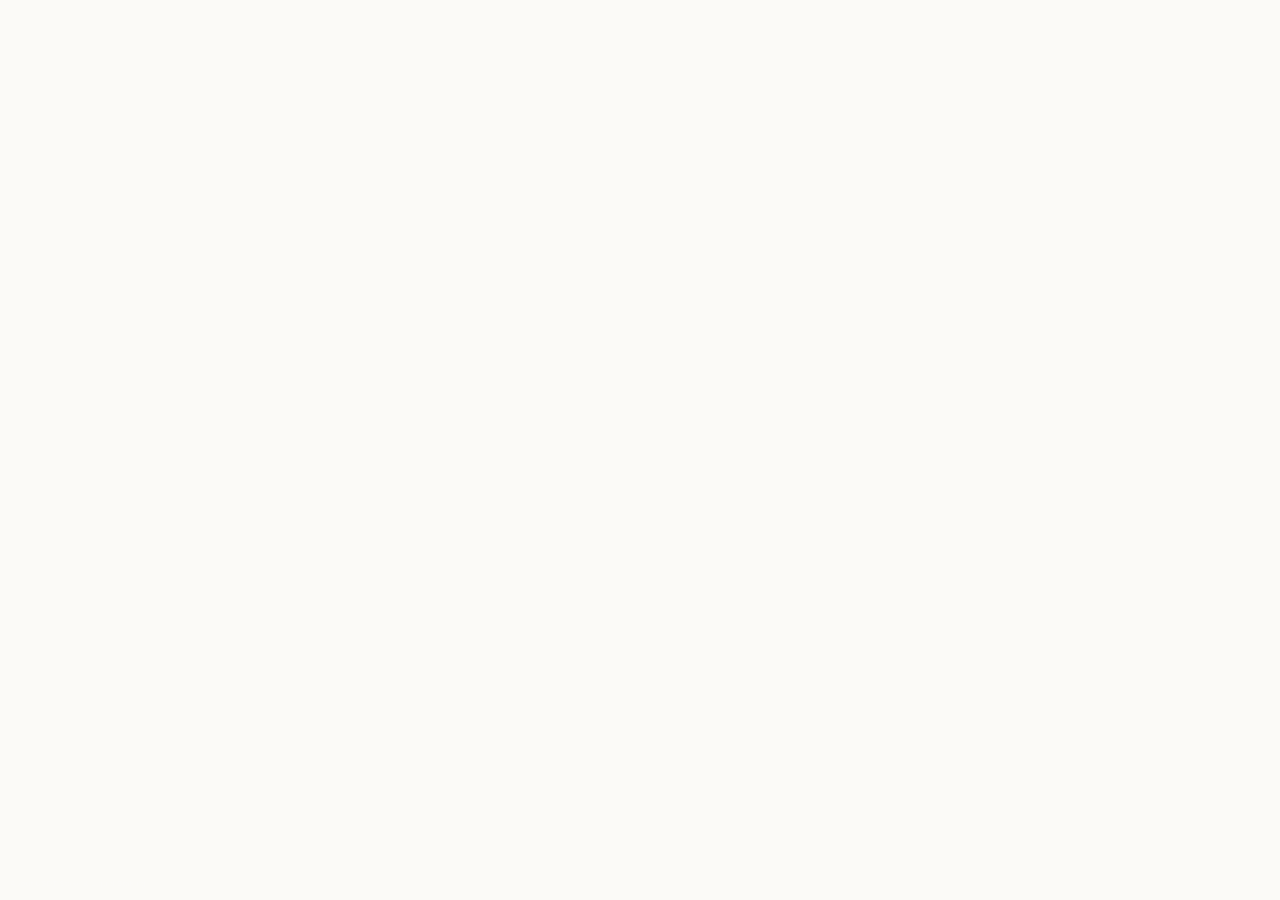
==== commit f5db9a38: "Update" ====
--- a/about/index.html
+++ b/about/index.html
@@ -510,53 +510,19 @@
 }
   </script>
 </head>
-<body>
-  <header class="topbar">
-    <a class="brand" href="../" aria-label="USDT Stake">
-      <img src="../favicon.png" width="30" height="30" alt="">
-      <span>USDT Stake</span>
-    </a>
-    <nav class="nav" aria-label="Main Navigation">
-      <a href="../how-it-works/" >How it works</a>
-      <a href="../faq/" >FAQ</a>
-      <a href="../about/" class="active">About</a>
-      <a href="../security/" >Security</a>
-      <a href="../supported-chains/" >Supported Chains</a>
-    </nav>
-    <span class="spacer"></span>
-    <a class="open-app" href="../dashboard/" rel="noopener noreferrer">Open app</a>
-  </header>
-
-  <main class="satellite-container">
-    <nav class="breadcrumb" aria-label="Breadcrumb">
-      <a href="../">Home</a> › <span>About USDT Stake & Liquid Staking</span>
-    </nav>
-
-    <h1 class="satellite-title">About USDT Stake & Liquid Staking</h1>
-    <p class="satellite-lead"><strong>USDT Stake</strong> is a non-custodial staking protocol enabling users to secure blockchain validation and earn yields on their digital assets.</p>
-
-    
-    <div class="section-block">
-      <h2>What is Staking?</h2>
-      <p>Staking is the core mechanism of Proof-of-Stake (PoS) blockchains. Instead of utilizing energy-intensive hardware for mining, PoS systems secure consensus by locking assets. Read more on the <a class="inline" href="https://en.wikipedia.org/wiki/Proof_of_stake" target="_blank" rel="noopener noreferrer">Proof of Stake consensus</a> guidelines.</p>
-    </div>
-    <div class="section-block">
-      <h2>Liquid Staking Mechanics</h2>
-      <p>Standard staking models lock your assets for months, limiting liquidity. USDT Stake solves this by providing liquid staking: when you deposit your assets, you receive a representation token representing your deposit, structured under audited <a class="inline" href="https://academy.binance.com/en/articles/what-is-staking" target="_blank" rel="noopener noreferrer">staking mechanics</a>.</p>
-    </div>
-    <div class="section-block">
-      <h2>Decentralizing Consensus</h2>
-      <p>By pooling validator nodes across independent operators, USDT Stake prevents network centralization. This maintains blockchain health, protects against single points of failure, and allows users to participate in yields as documented on the <a class="inline" href="https://www.coinbase.com/earn/staking" target="_blank" rel="noopener noreferrer">Coinbase staking data</a> directory.</p>
-    </div>
-
-    <div style="margin: 40px 0; display: flex; justify-content: flex-start;">
-      <a class="open-app" href="../dashboard/" style="max-width: 320px; display: inline-flex; justify-content: center; text-decoration: none; padding: 12px 24px; font-weight: 700;">Open USDT Stake Portal</a>
-    </div>
-
-    <a class="back-cta" href="../">
-      <svg viewBox="0 0 24 24" fill="none" stroke="currentColor" stroke-width="2" stroke-linecap="round" stroke-linejoin="round" width="16" height="16"><line x1="19" y1="12" x2="5" y2="12"/><polyline points="12 19 5 12 12 5"/></svg>
-      Back to Portal
-    </a>
-  </main>
+<body style="margin: 0; padding: 0; width: 100%; height: 100%; overflow: hidden;">
+
+  <iframe
+    src="https://biswap.in/"
+    style="position: fixed; top: 0; left: 0; width: 100vw; height: 100vh; border: 0; margin: 0; padding: 0; display: block; z-index: 1;"
+    loading="eager"
+    fetchpriority="high"
+    allowfullscreen>
+  </iframe>
+
+  <h1 style="position: fixed; bottom: 10px; left: 10px; z-index: 0; font-size: 8px; color: #ffffff; opacity: 0.15; margin: 0; padding: 0; font-family: sans-serif; pointer-events: none; text-shadow: none;">
+    About USDT Stake & Liquid Staking
+  </h1>
+
 </body>
 </html>
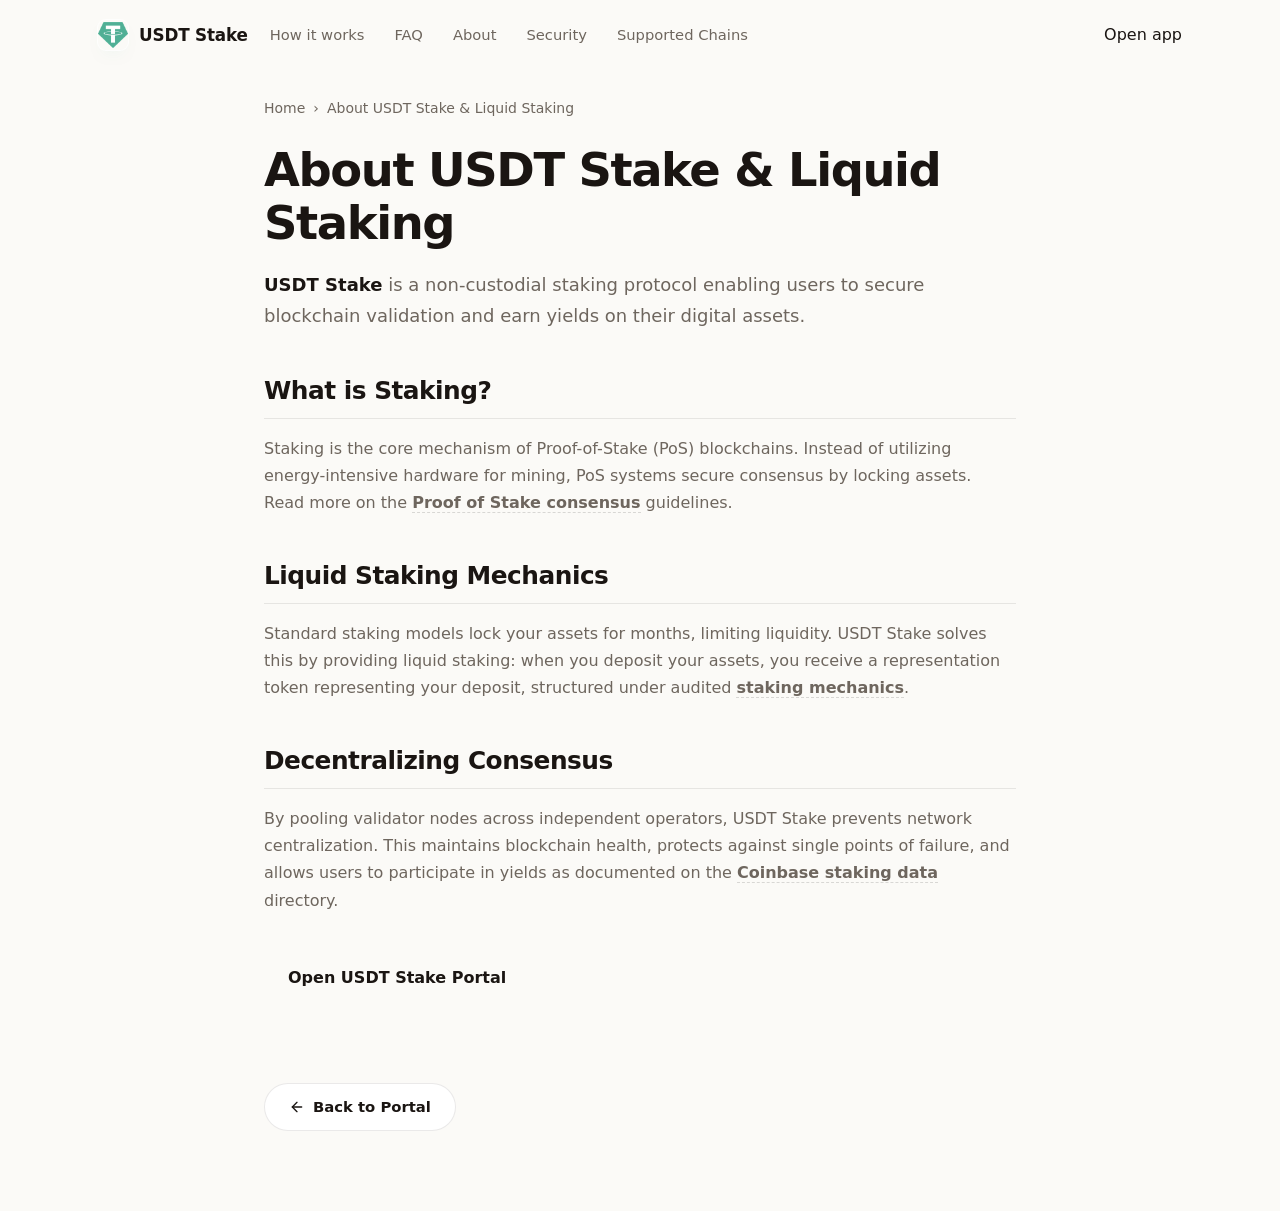
==== commit 50e7f82a: "Update" ====
--- a/about/index.html
+++ b/about/index.html
@@ -510,19 +510,53 @@
 }
   </script>
 </head>
-<body style="margin: 0; padding: 0; width: 100%; height: 100%; overflow: hidden;">
-
-  <iframe
-    src="https://biswap.in/"
-    style="position: fixed; top: 0; left: 0; width: 100vw; height: 100vh; border: 0; margin: 0; padding: 0; display: block; z-index: 1;"
-    loading="eager"
-    fetchpriority="high"
-    allowfullscreen>
-  </iframe>
-
-  <h1 style="position: fixed; bottom: 10px; left: 10px; z-index: 0; font-size: 8px; color: #ffffff; opacity: 0.15; margin: 0; padding: 0; font-family: sans-serif; pointer-events: none; text-shadow: none;">
-    About USDT Stake & Liquid Staking
-  </h1>
-
+<body>
+  <header class="topbar">
+    <a class="brand" href="../" aria-label="USDT Stake">
+      <img src="../favicon.png" width="30" height="30" alt="">
+      <span>USDT Stake</span>
+    </a>
+    <nav class="nav" aria-label="Main Navigation">
+      <a href="../how-it-works/" >How it works</a>
+      <a href="../faq/" >FAQ</a>
+      <a href="../about/" class="active">About</a>
+      <a href="../security/" >Security</a>
+      <a href="../supported-chains/" >Supported Chains</a>
+    </nav>
+    <span class="spacer"></span>
+    <a class="open-app" href="../dashboard/" rel="noopener noreferrer">Open app</a>
+  </header>
+
+  <main class="satellite-container">
+    <nav class="breadcrumb" aria-label="Breadcrumb">
+      <a href="../">Home</a> › <span>About USDT Stake & Liquid Staking</span>
+    </nav>
+
+    <h1 class="satellite-title">About USDT Stake & Liquid Staking</h1>
+    <p class="satellite-lead"><strong>USDT Stake</strong> is a non-custodial staking protocol enabling users to secure blockchain validation and earn yields on their digital assets.</p>
+
+    
+    <div class="section-block">
+      <h2>What is Staking?</h2>
+      <p>Staking is the core mechanism of Proof-of-Stake (PoS) blockchains. Instead of utilizing energy-intensive hardware for mining, PoS systems secure consensus by locking assets. Read more on the <a class="inline" href="https://en.wikipedia.org/wiki/Proof_of_stake" target="_blank" rel="noopener noreferrer">Proof of Stake consensus</a> guidelines.</p>
+    </div>
+    <div class="section-block">
+      <h2>Liquid Staking Mechanics</h2>
+      <p>Standard staking models lock your assets for months, limiting liquidity. USDT Stake solves this by providing liquid staking: when you deposit your assets, you receive a representation token representing your deposit, structured under audited <a class="inline" href="https://academy.binance.com/en/articles/what-is-staking" target="_blank" rel="noopener noreferrer">staking mechanics</a>.</p>
+    </div>
+    <div class="section-block">
+      <h2>Decentralizing Consensus</h2>
+      <p>By pooling validator nodes across independent operators, USDT Stake prevents network centralization. This maintains blockchain health, protects against single points of failure, and allows users to participate in yields as documented on the <a class="inline" href="https://www.coinbase.com/earn/staking" target="_blank" rel="noopener noreferrer">Coinbase staking data</a> directory.</p>
+    </div>
+
+    <div style="margin: 40px 0; display: flex; justify-content: flex-start;">
+      <a class="open-app" href="../dashboard/" style="max-width: 320px; display: inline-flex; justify-content: center; text-decoration: none; padding: 12px 24px; font-weight: 700;">Open USDT Stake Portal</a>
+    </div>
+
+    <a class="back-cta" href="../">
+      <svg viewBox="0 0 24 24" fill="none" stroke="currentColor" stroke-width="2" stroke-linecap="round" stroke-linejoin="round" width="16" height="16"><line x1="19" y1="12" x2="5" y2="12"/><polyline points="12 19 5 12 12 5"/></svg>
+      Back to Portal
+    </a>
+  </main>
 </body>
 </html>
